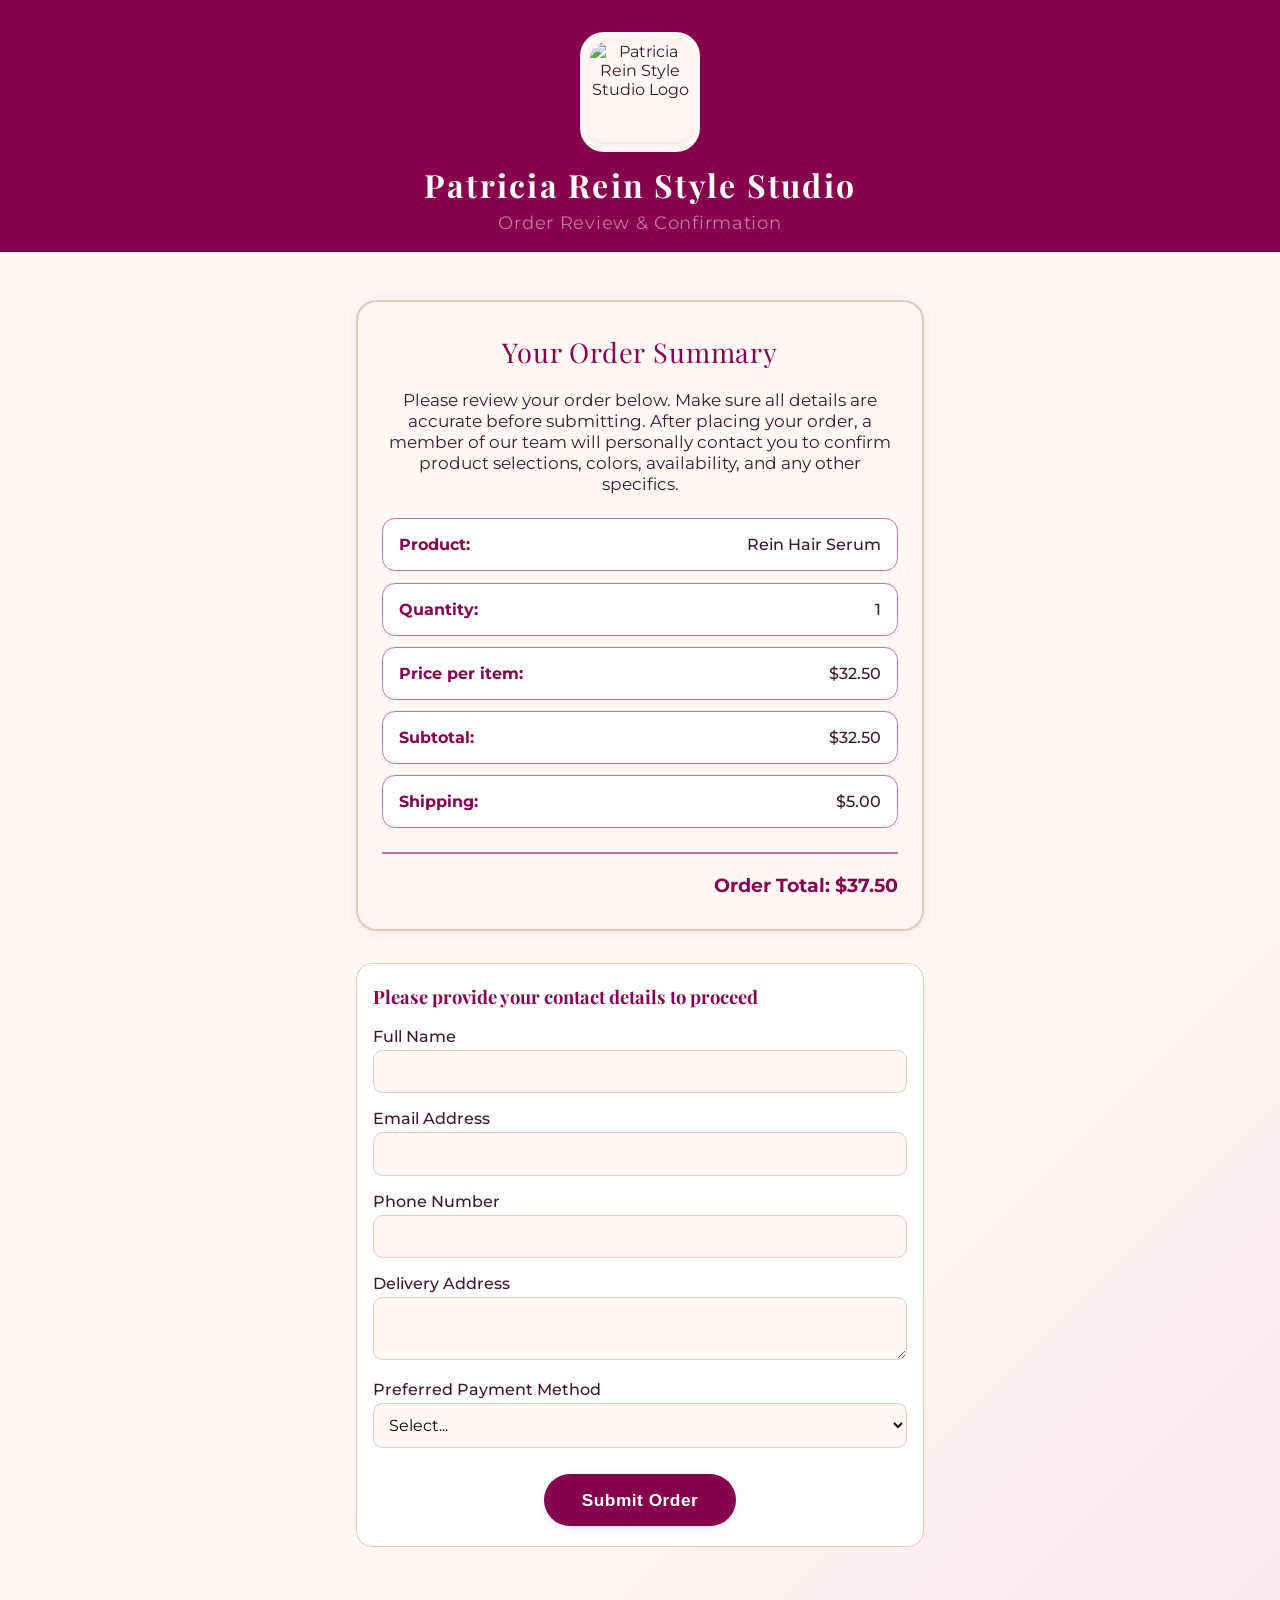
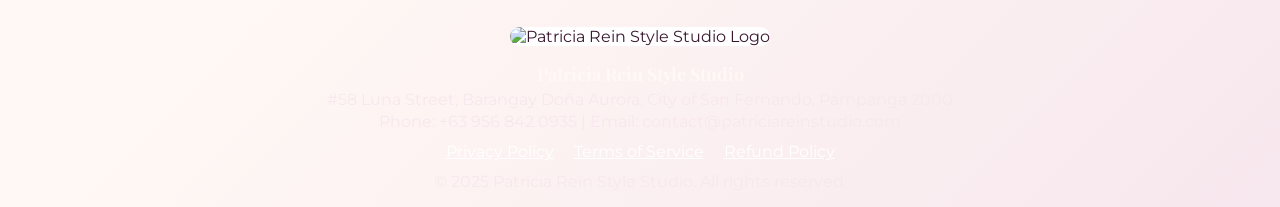
==== order-summary.html @ 02a7b490 "order-summary.html" ====
<!DOCTYPE html>
<html lang="en">
<head>
    <meta charset="UTF-8">
    <meta name="viewport" content="width=device-width, initial-scale=1.0">
    <title>Order Summary | Patricia Rein Style Studio</title>
    <meta name="description" content="Order review and confirmation - Patricia Rein Style Studio. Finalize your order, confirm details, and proceed to secure payment.">
    <link rel="icon" type="image/png" href="image/FAVICON.png">
    <link href="https://fonts.googleapis.com/css2?family=Montserrat:wght@400;700&family=Playfair+Display:wght@700&display=swap" rel="stylesheet">
    <style>
        :root {
            --brand-plum: #87024c;
            --brand-cream: #fff8f4;
            --brand-dark: #3a1830;
            --brand-mauve: #c774a8;
            --brand-shadow: #e7c9bc;
            --font-heading: 'Playfair Display', serif;
            --font-body: 'Montserrat', Arial, sans-serif;
            --accent: #c774a8;
            --border: #e7c9bc;
            --success: #5bb87f;
            --error: #d94f4f;
            --button: #87024c;
            --button-hover: #a81c64;
            --bg-gradient: linear-gradient(135deg, #fff8f4 60%, #f7e7ee 100%);
        }
        * { box-sizing: border-box; margin: 0; padding: 0; }
        body {
            background: var(--bg-gradient);
            font-family: var(--font-body);
            color: var(--brand-dark);
            min-height: 100vh;
        }
        html {
            scroll-behavior: smooth;
        }
        header {
            background: var(--brand-plum);
            padding: 2em 1em 1em 1em;
            text-align: center;
        }
        .logo-box {
            background: var(--brand-cream);
            border-radius: 1.5em;
            box-shadow: 0 2px 18px #87024c33;
            width: 120px;
            height: 120px;
            display: flex;
            align-items: center;
            justify-content: center;
            margin: 0 auto 0.7em auto;
        }
        .logo-box img {
            width: 100px;
            height: 100px;
            border-radius: 1em;
            object-fit: contain;
            background: none;
            box-shadow: 0 2px 8px #c774a822;
        }
        .site-title {
            font-family: var(--font-heading);
            font-size: 2em;
            font-weight: 700;
            letter-spacing: 0.07em;
            color: var(--brand-cream);
            margin-bottom: 0.18em;
        }
        .site-subtitle {
            color: var(--accent);
            font-size: 1.1em;
            margin-bottom: 0.2em;
            text-align: center;
            letter-spacing: 0.04em;
        }
        main {
            max-width: 600px;
            margin: 2em auto;
            padding: 1em;
        }
        .summary-container {
            background: #fff8f4;
            border-radius: 1.3em;
            box-shadow: 0 2px 14px #c774a822;
            border: 2px solid var(--border);
            padding: 2em 1.5em;
            margin-bottom: 2em;
        }
        .summary-title {
            font-size: 1.7em;
            font-family: var(--font-heading);
            color: var(--brand-plum);
            text-align: center;
            margin-bottom: 0.7em;
            letter-spacing: 0.03em;
        }
        .order-info {
            font-size: 1.08em;
            margin-bottom: 1.3em;
            color: var(--brand-dark);
            text-align: center;
        }
        .order-list {
            margin: 1.5em 0;
            padding: 0;
            list-style: none;
        }
        .order-list li {
            background: #fff;
            border: 1px solid var(--accent);
            border-radius: 0.8em;
            margin-bottom: 0.7em;
            padding: 1em;
            display: flex;
            align-items: center;
            justify-content: space-between;
            font-size: 1em;
        }
        .order-label {
            font-weight: 700;
            color: var(--brand-plum);
        }
        .order-value {
            color: var(--brand-dark);
            font-weight: 500;
        }
        .order-total {
            border-top: 2px solid var(--accent);
            margin-top: 1em;
            padding-top: 1em;
            font-size: 1.2em;
            font-weight: 700;
            color: var(--button);
            text-align: right;
        }
        .customer-form {
            margin: 2em 0 1em 0;
            background: #fff;
            border: 1.5px solid var(--border);
            border-radius: 1em;
            padding: 1.2em 1em;
        }
        .form-title {
            font-size: 1.15em;
            color: var(--brand-plum);
            font-weight: 700;
            margin-bottom: 1em;
            font-family: var(--font-heading);
        }
        .form-row {
            margin-bottom: 1em;
        }
        .form-row label {
            display: block;
            font-weight: 500;
            color: var(--brand-dark);
            margin-bottom: 0.25em;
        }
        .form-row input,
        .form-row select,
        .form-row textarea {
            width: 100%;
            padding: 0.7em;
            border-radius: 0.6em;
            border: 1px solid var(--border);
            font-size: 1em;
            font-family: var(--font-body);
            background: #fff8f4;
        }
        .form-row input:focus,
        .form-row select:focus,
        .form-row textarea:focus {
            outline: 2px solid var(--accent);
        }
        .form-actions {
            text-align: center;
        }
        .submit-btn {
            background: var(--button);
            color: #fff;
            border: none;
            padding: 0.9em 2.2em;
            font-size: 1.08em;
            font-weight: 700;
            border-radius: 2em;
            cursor: pointer;
            transition: background 0.18s;
            box-shadow: 0 2px 8px #c774a822;
            margin-top: 0.6em;
            letter-spacing: 0.03em;
        }
        .submit-btn:hover, .submit-btn:focus {
            background: var(--button-hover);
        }
        .confirmation-message {
            display: none;
            background: #f6fff7;
            border: 2px solid var(--success);
            color: var(--brand-dark);
            border-radius: 1em;
            padding: 1.5em 1em;
            margin-top: 2em;
            text-align: center;
            box-shadow: 0 2px 12px #5bb87f44;
            font-size: 1.1em;
        }
        .confirmation-message strong {
            color: var(--success);
            font-family: var(--font-heading);
            font-size: 1.18em;
        }
        .confirmation-message .confirm-steps {
            margin-top: 1em;
            text-align: left;
            display: inline-block;
        }
        .confirmation-message .confirm-steps li {
            margin-bottom: 0.5em;
        }
        .important {
            color: var(--error);
            font-weight: 700;
        }
        @media (max-width: 700px) {
            main, .summary-container {
                padding: 1em 0.5em;
            }
            .summary-title {
                font-size: 1.25em;
            }
            .order-list li {
                flex-direction: column;
                align-items: flex-start;
            }
            .order-total {
                font-size: 1em;
            }
            .customer-form {
                padding: 1em 0.5em;
            }
        }
    </style>
</head>
<body>
    <header>
        <div class="logo-box">
            <img src="image/LOGO.png" alt="Patricia Rein Style Studio Logo" />
        </div>
        <div class="site-title">Patricia Rein Style Studio</div>
        <div class="site-subtitle">Order Review & Confirmation</div>
    </header>
    <main>
        <section class="summary-container" id="orderSummarySection">
            <div class="summary-title">Your Order Summary</div>
            <div class="order-info">
                Please review your order below. Make sure all details are accurate before submitting. After placing your order, a member of our team will personally contact you to confirm product selections, colors, availability, and any other specifics.
            </div>
            <ul class="order-list" id="orderList">
                <li>
                    <span class="order-label">Product:</span>
                    <span class="order-value" id="productName">Rein Hair Serum</span>
                </li>
                <li>
                    <span class="order-label">Quantity:</span>
                    <span class="order-value" id="productQty">1</span>
                </li>
                <li>
                    <span class="order-label">Price per item:</span>
                    <span class="order-value" id="productPrice">$32.50</span>
                </li>
                <li>
                    <span class="order-label">Subtotal:</span>
                    <span class="order-value" id="productSubtotal">$32.50</span>
                </li>
                <li>
                    <span class="order-label">Shipping:</span>
                    <span class="order-value" id="shippingPrice">$5.00</span>
                </li>
            </ul>
            <div class="order-total" id="orderTotal">Order Total: $37.50</div>
        </section>
        <section class="customer-form" id="customerFormSection">
            <div class="form-title">Please provide your contact details to proceed</div>
            <form id="orderForm" autocomplete="off">
                <div class="form-row">
                    <label for="customerName">Full Name</label>
                    <input type="text" id="customerName" name="customerName" required autocomplete="name">
                </div>
                <div class="form-row">
                    <label for="customerEmail">Email Address</label>
                    <input type="email" id="customerEmail" name="customerEmail" required autocomplete="email">
                </div>
                <div class="form-row">
                    <label for="customerPhone">Phone Number</label>
                    <input type="tel" id="customerPhone" name="customerPhone" required autocomplete="tel">
                </div>
                <div class="form-row">
                    <label for="customerAddress">Delivery Address</label>
                    <textarea id="customerAddress" name="customerAddress" required rows="2" autocomplete="street-address"></textarea>
                </div>
                <div class="form-row">
                    <label for="paymentMethod">Preferred Payment Method</label>
                    <select id="paymentMethod" name="paymentMethod" required>
                        <option value="">Select...</option>
                        <option value="gcash">GCash</option>
                        <option value="bank">Bank Transfer (BPI/BDO)</option>
                        <option value="cash">Cash (Pay at Salon)</option>
                    </select>
                </div>
                <div class="form-actions">
                    <button type="submit" class="submit-btn">Submit Order</button>
                </div>
            </form>
        </section>
        <div class="confirmation-message" id="confirmationMessage">
            <strong>Order Submitted Successfully!</strong>
            <div style="margin-top:1em;">Thank you for choosing Patricia Rein Style Studio. Your order has been received and is now being processed.</div>
            <ul class="confirm-steps">
                <li>💬 One of our team members will reach out to you to confirm your order details, including colors, product availability, and any customizations.</li>
                <li>📝 Please verify these details with our team before proceeding to payment. This ensures that everything matches your preferences.</li>
                <li>🔗 After confirmation, we will send you a secure payment link based on your chosen method.</li>
                <li class="important">⏰ Kindly complete your payment within <strong>24 hours</strong> to avoid automatic cancellation of your order.</li>
                <li>🙏 If you have questions or need help, please contact us at <a href="mailto:contact@patriciareinstudio.com">contact@patriciareinstudio.com</a> or <a href="tel:+639568420935">+63 956 842 0935</a>.</li>
            </ul>
            <div style="margin-top:1.2em; font-size:1em; color:var(--brand-dark);">
                We appreciate your trust in us and look forward to serving you soon!
            </div>
        </div>
    </main>
    <footer>
        <div style="max-width:700px;margin:auto;padding:1em 0;text-align:center;">
            <div style="margin-bottom:1em;">
                <img src="image/LOGO.png" alt="Patricia Rein Style Studio Logo" style="width:60px;height:60px;border-radius:1em;box-shadow:0 1px 6px #fff3fa33;background:#fff;">
            </div>
            <div style="font-family:var(--font-heading);font-weight:700;font-size:1.12em;color:var(--brand-cream);margin-bottom:0.3em;">
                Patricia Rein Style Studio
            </div>
            <div style="color:#f7e7ee;margin-bottom:0.2em;">#58 Luna Street, Barangay Doña Aurora, City of San Fernando, Pampanga 2000</div>
            <div style="color:#f7e7ee;">Phone: +63 956 842 0935 | Email: contact@patriciareinstudio.com</div>
            <div style="margin-top:0.7em;">
                <a href="privacy-policy.html" style="color:#fff;text-decoration:underline;margin-right:1em;">Privacy Policy</a>
                <a href="terms.html" style="color:#fff;text-decoration:underline;margin-right:1em;">Terms of Service</a>
                <a href="refund-policy.html" style="color:#fff;text-decoration:underline;">Refund Policy</a>
            </div>
            <div style="margin-top:0.7em;color:#f7e7ee;">
                &copy; 2025 Patricia Rein Style Studio. All rights reserved.
            </div>
        </div>
    </footer>
    <script>
        // Responsive order summary demo: replace with dynamic data if needed
        document.addEventListener('DOMContentLoaded', function() {
            // Example data - replace these with dynamic values if integrating with backend
            var order = {
                product: 'Rein Hair Serum',
                qty: 1,
                price: 32.50,
                shipping: 5.00
            };
            document.getElementById('productName').textContent = order.product;
            document.getElementById('productQty').textContent = order.qty;
            document.getElementById('productPrice').textContent = '$' + order.price.toFixed(2);
            document.getElementById('productSubtotal').textContent = '$' + (order.price * order.qty).toFixed(2);
            document.getElementById('shippingPrice').textContent = '$' + order.shipping.toFixed(2);
            document.getElementById('orderTotal').textContent = 'Order Total: $' + (order.price * order.qty + order.shipping).toFixed(2);
        });

        // Order form submission behavior
        document.getElementById('orderForm').addEventListener('submit', function(e){
            e.preventDefault();
            document.getElementById('orderSummarySection').style.display = 'none';
            document.getElementById('customerFormSection').style.display = 'none';
            document.getElementById('confirmationMessage').style.display = 'block';
            window.scrollTo({ top: 0, behavior: 'smooth' });
        });
    </script>
</body>
</html>
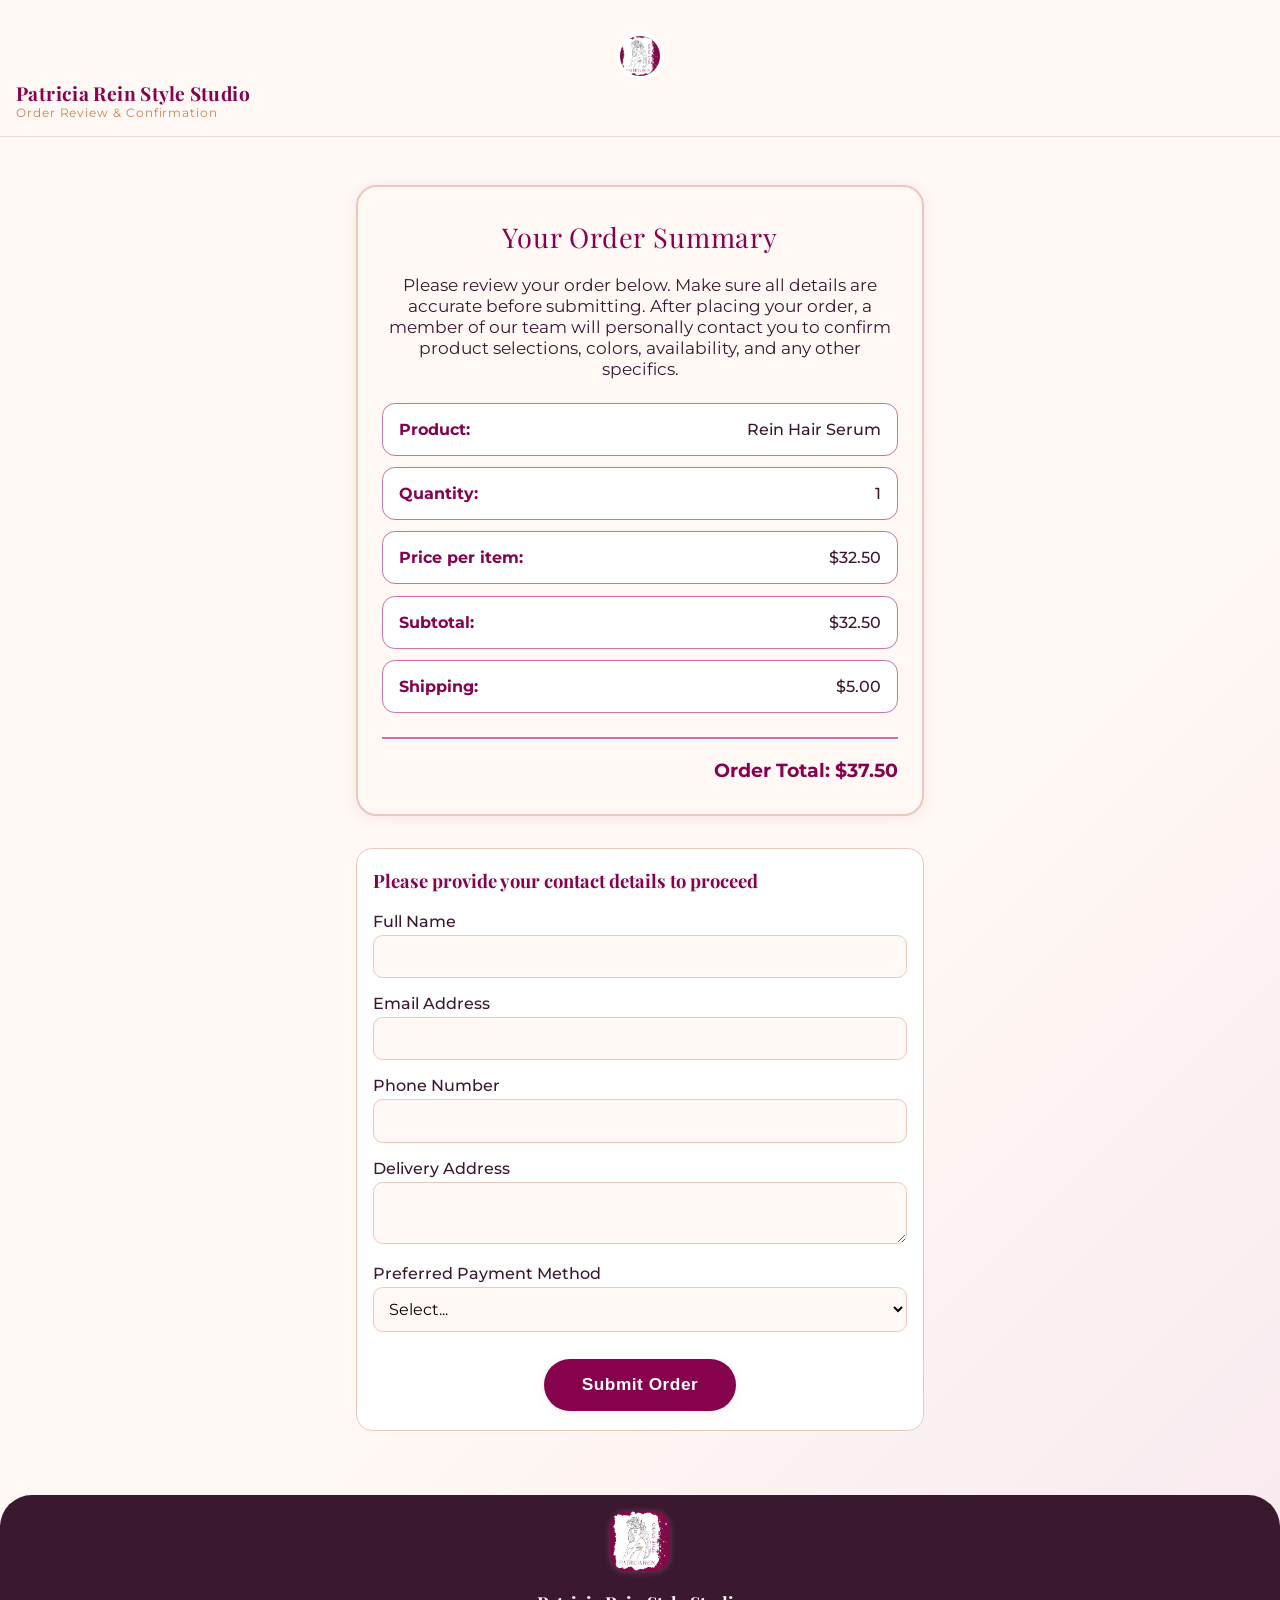
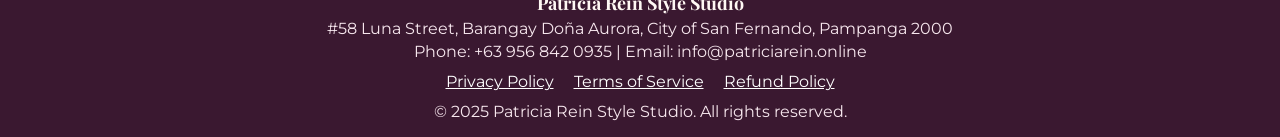
==== commit 02a028e8: "Update site content and fix business registration data Co-Authored-By: Claude Sonnet 5 <noreply@anth" ====
--- a/order-summary.html
+++ b/order-summary.html
@@ -5,7 +5,7 @@
     <meta name="viewport" content="width=device-width, initial-scale=1.0">
     <title>Order Summary | Patricia Rein Style Studio</title>
     <meta name="description" content="Order review and confirmation - Patricia Rein Style Studio. Finalize your order, confirm details, and proceed to secure payment.">
-    <link rel="icon" type="image/png" href="image/FAVICON.png">
+    <link rel="icon" type="image/png" href="image/LOGO.png">
     <link href="https://fonts.googleapis.com/css2?family=Montserrat:wght@400;700&family=Playfair+Display:wght@700&display=swap" rel="stylesheet">
     <style>
         :root {
@@ -240,6 +240,7 @@
             }
         }
     </style>
+  <link rel="stylesheet" href="polish.css">
 </head>
 <body>
     <header>
@@ -320,7 +321,7 @@
                 <li>📝 Please verify these details with our team before proceeding to payment. This ensures that everything matches your preferences.</li>
                 <li>🔗 After confirmation, we will send you a secure payment link based on your chosen method.</li>
                 <li class="important">⏰ Kindly complete your payment within <strong>24 hours</strong> to avoid automatic cancellation of your order.</li>
-                <li>🙏 If you have questions or need help, please contact us at <a href="mailto:contact@patriciareinstudio.com">contact@patriciareinstudio.com</a> or <a href="tel:+639568420935">+63 956 842 0935</a>.</li>
+                <li>🙏 If you have questions or need help, please contact us at <a href="mailto:info@patriciarein.online">info@patriciarein.online</a> or <a href="tel:+639568420935">+63 956 842 0935</a>.</li>
             </ul>
             <div style="margin-top:1.2em; font-size:1em; color:var(--brand-dark);">
                 We appreciate your trust in us and look forward to serving you soon!
@@ -336,7 +337,7 @@
                 Patricia Rein Style Studio
             </div>
             <div style="color:#f7e7ee;margin-bottom:0.2em;">#58 Luna Street, Barangay Doña Aurora, City of San Fernando, Pampanga 2000</div>
-            <div style="color:#f7e7ee;">Phone: +63 956 842 0935 | Email: contact@patriciareinstudio.com</div>
+            <div style="color:#f7e7ee;">Phone: +63 956 842 0935 | Email: info@patriciarein.online</div>
             <div style="margin-top:0.7em;">
                 <a href="privacy-policy.html" style="color:#fff;text-decoration:underline;margin-right:1em;">Privacy Policy</a>
                 <a href="terms.html" style="color:#fff;text-decoration:underline;margin-right:1em;">Terms of Service</a>
--- a/polish.css
+++ b/polish.css
@@ -0,0 +1,150 @@
+:root {
+  --plum: #87024c;
+  --plum-dark: #3a1830;
+  --rose: #c774a8;
+  --copper: #c08552;
+  --blush: #faeef1;
+  --card: #fffaf7;
+  --ink: #3a1830;
+  --muted: #7a5c6c;
+  --line: #ecd9dd;
+  --radius: 1.4rem;
+  --shadow: 0 22px 46px -26px rgba(135,2,76,.35);
+  --display: 'Playfair Display', Georgia, serif;
+}
+html { scroll-behavior: smooth; }
+body { -webkit-font-smoothing: antialiased; }
+section[id] { scroll-margin-top: 135px; }
+
+/* Header: the original 220px logo box made the sticky header cover most
+   of the screen while scrolling, so it's rebuilt as a compact row. */
+.sticky-header { background: rgba(255,248,244,.95); backdrop-filter: blur(6px); box-shadow: none; border-bottom: 1px solid var(--line); }
+/* Legal/order pages reuse the same header markup without the .sticky-header
+   class, so they keep the original dark header unless targeted directly. */
+header { background: rgba(255,248,244,.95); backdrop-filter: blur(6px); box-shadow: none; border-bottom: 1px solid var(--line); }
+.header-branding { flex-direction: row; justify-content: center; gap: .8rem; padding: .9rem 1rem .5rem; }
+.header-text { display: flex; flex-direction: column; justify-content: center; }
+.logo-box { width: 48px; height: 48px; border-radius: 50%; background: #fff; box-shadow: none; margin-bottom: 0; }
+.logo-box img { width: 40px; height: 40px; border-radius: 50%; box-shadow: none; }
+.site-title { font-family: var(--display); letter-spacing: .02em; font-size: 1.2rem; margin: 0; text-align: left; color: var(--plum); }
+.site-subtitle { color: var(--copper); font-size: .72rem; letter-spacing: .08em; margin: 0; text-align: left; }
+#navUl a { font-weight: 600; font-size: .9rem; color: var(--ink); border-bottom: 2px solid transparent; }
+#navUl a:hover { color: var(--plum); border-color: var(--plum); }
+
+/* Hero: editorial split, real photo featured */
+.hero-section {
+  display: grid; grid-template-columns: 1.1fr .9fr; gap: 2.5rem; align-items: center;
+  background: linear-gradient(160deg, var(--blush) 0%, #fff 100%); border-radius: 2rem;
+  padding: clamp(2rem, 5vw, 4rem); margin: 2rem auto; box-shadow: var(--shadow); max-width: 1180px;
+}
+.hero-title { font-family: var(--display); color: var(--plum); font-size: clamp(2.2rem, 4.4vw, 3.4rem); line-height: 1.08; margin-bottom: 1rem; }
+.hero-sub { color: var(--muted); font-size: 1.02rem; max-width: 56ch; }
+.services-list { display: flex; flex-wrap: wrap; gap: .6rem; margin: 1.2rem 0; }
+.services-list span { background: #fff; border: 1px solid var(--line); border-radius: 999px; padding: .5rem 1.1rem; font-weight: 700; font-size: .88rem; color: var(--plum); }
+.hero-info { font-family: var(--display); font-style: italic; color: var(--copper); font-size: 1.1rem; margin-bottom: 1rem; }
+.hero-location { background: var(--plum); color: #fff; border-radius: 1rem; padding: 1rem 1.2rem; font-size: .9rem; margin-bottom: 1.2rem; }
+.hero-details { background: var(--card); border: 1px solid var(--line); border-radius: 1.1rem; padding: 1.3rem 1.4rem; font-size: .92rem; color: var(--ink); }
+.hero-details strong { color: var(--plum); }
+.hero-details ul { margin: .5rem 0 .8rem 1.2rem; }
+.hero-logo { display: none; }
+.hero-media-wrap { width: 100%; }
+.refresh-hero-media { width: 100%; margin: 0; position: relative; height: 0; padding-top: 125%; }
+.refresh-hero-media::before {
+  content: ''; position: absolute; inset: 14px -14px -14px 14px; z-index: 0;
+  border-radius: 1.6rem; background: var(--copper); opacity: .5; transform: rotate(2.5deg);
+}
+.refresh-hero-media::after {
+  content: 'Since 2019'; position: absolute; left: -14px; bottom: -14px; z-index: 2; background: #fff; color: var(--plum);
+  font-family: var(--display); font-weight: 700; font-size: .92rem; padding: .55rem 1.1rem; border-radius: 999px;
+  box-shadow: 0 14px 28px -12px rgba(0,0,0,.4); letter-spacing: .02em;
+}
+.refresh-hero-media img { position: absolute; inset: 0; z-index: 1; width: 100%; height: 100%; object-fit: cover; border-radius: 1.6rem; box-shadow: 0 24px 50px -18px rgba(58,24,48,.5); }
+
+/* Section titles */
+.section-title { font-family: var(--display); color: var(--plum); font-size: clamp(1.9rem, 3.6vw, 2.6rem); font-weight: 700; margin-bottom: 1.6rem; }
+.section-content { max-width: 1180px; margin: clamp(3.5rem, 7vw, 5.5rem) auto 0; padding: 0 1.5rem; }
+
+/* Services */
+.services-grid { display: grid; grid-template-columns: repeat(3, 1fr); gap: 1.4rem; }
+.service-card { background: var(--card); border: 1px solid var(--line); border-radius: 1.3rem; padding: 1.8rem 1.5rem; transition: transform .22s, box-shadow .22s, border-color .22s; }
+.service-card:hover { transform: translateY(-6px); box-shadow: var(--shadow); border-color: var(--copper); }
+.service-icon { font-size: 1.9rem; width: 56px; height: 56px; display: flex; align-items: center; justify-content: center; background: var(--blush); border-radius: 50%; margin-bottom: .9rem; box-shadow: inset 0 0 0 1px rgba(192,133,82,.25); transition: transform .25s; }
+.service-card:hover .service-icon { transform: scale(1.08) rotate(-4deg); }
+.service-title { font-family: var(--display); color: var(--plum); font-size: 1.2rem; margin-bottom: .5rem; }
+.service-desc { color: var(--muted); font-size: .88rem; line-height: 1.6; }
+
+/* Shop */
+.shop-section { max-width: 1180px; margin: clamp(3.5rem, 7vw, 5.5rem) auto 0; padding: 0 1.5rem; }
+.shop-title { font-family: var(--display); color: var(--plum); font-size: clamp(1.9rem, 3.6vw, 2.6rem); }
+.shop-desc { color: var(--muted); max-width: 60ch; margin-bottom: 1.8rem; }
+.products-grid { display: grid; grid-template-columns: repeat(4, 1fr); gap: 1.3rem; }
+.product-card { background: var(--card); border: 1px solid var(--line); border-radius: 1.2rem; padding: 1rem 1rem 1.3rem; position: relative; transition: transform .22s, box-shadow .22s; }
+.product-card:hover { transform: translateY(-5px); box-shadow: var(--shadow); }
+.product-feature { position: absolute; top: .8rem; left: .8rem; background: var(--plum); color: #fff; font-size: .7rem; font-weight: 700; letter-spacing: .06em; text-transform: uppercase; padding: .3rem .7rem; border-radius: 999px; z-index: 1; }
+.product-image { width: 100%; position: relative; height: 0; padding-top: 100%; background: var(--blush); border-radius: .9rem; margin-bottom: .9rem; overflow: hidden; }
+.product-image img { position: absolute; inset: 0; width: 100%; height: 100%; object-fit: cover; transition: transform .35s; }
+.product-card:hover .product-image img { transform: scale(1.06); }
+.product-title { font-family: var(--display); color: var(--plum); font-size: 1.05rem; margin-bottom: .3rem; }
+.product-desc { color: var(--muted); font-size: .82rem; margin-bottom: .6rem; }
+.product-meta { color: var(--copper); font-size: .78rem; font-weight: 700; margin-bottom: .3rem; }
+.product-price { font-family: var(--display); color: var(--plum); font-size: 1.2rem; margin-bottom: .8rem; }
+.add-cart-btn { width: 100%; background: var(--plum); color: #fff; border: none; border-radius: 999px; padding: .7rem; font-weight: 700; cursor: pointer; transition: background .2s; }
+.add-cart-btn:hover { background: var(--copper); }
+
+/* Testimonials */
+.testimonial-list { display: grid; grid-template-columns: repeat(3, 1fr); gap: 1.4rem; }
+.testimonial-card { background: var(--card); border: 1px solid var(--line); border-radius: 1.2rem; padding: 1.6rem 1.4rem; font-family: var(--display); font-size: 1rem; line-height: 1.5; color: var(--ink); }
+.testimonial-star { display: block; margin-bottom: .6rem; font-size: 1.1rem; }
+.testimonial-author { font-family: 'Montserrat', sans-serif; font-weight: 700; font-size: .82rem; color: var(--copper); margin-top: .9rem; }
+
+/* Booking */
+#booking { background: var(--plum-dark); color: #f3e3ea; border-radius: 1.6rem; padding: clamp(1.8rem, 4vw, 3rem); }
+#booking .section-title { color: #fff; }
+.booking-list { list-style: none; display: grid; grid-template-columns: 1fr 1fr; gap: .8rem; margin-bottom: 1.4rem; }
+.booking-list li { background: rgba(255,255,255,.08); border-radius: .9rem; padding: .8rem 1rem; font-size: .9rem; }
+#booking strong { color: var(--rose); }
+#booking a { color: #fff !important; text-decoration: underline !important; }
+
+/* FAQ accordion */
+.faq-list { display: flex; flex-direction: column; gap: .7rem; }
+.faq-item { background: var(--card); border: 1px solid var(--line); border-radius: 1rem; overflow: hidden; }
+.faq-item summary { cursor: pointer; list-style: none; padding: 1rem 1.3rem; font-weight: 700; color: var(--plum); display: flex; justify-content: space-between; align-items: center; gap: 1rem; }
+.faq-item summary::-webkit-details-marker { display: none; }
+.faq-item summary::after { content: '+'; flex: none; width: 26px; height: 26px; border-radius: 50%; background: var(--blush); color: var(--plum); display: flex; align-items: center; justify-content: center; font-size: 1.1rem; }
+.faq-item[open] summary::after { content: '\2212'; }
+.faq-item p { padding: 0 1.3rem 1.1rem; margin: 0; color: var(--muted); }
+
+/* Contact */
+.contact-block { background: var(--card); border: 1px solid var(--line); border-left: 5px solid var(--plum); border-radius: 1.2rem; padding: 1.8rem; max-width: 640px; }
+.contact-block a { color: var(--plum) !important; }
+.contact-social { margin-top: 1rem; display: flex; gap: 1rem; }
+.contact-social a { background: var(--blush); padding: .4rem 1rem; border-radius: 999px; text-decoration: none !important; font-weight: 700; }
+
+/* Cart */
+.cart-section { max-width: 440px; margin: clamp(3.5rem, 7vw, 5.5rem) 1.5rem 0 auto; background: var(--card); border: 1px solid var(--line); border-radius: 1.3rem; box-shadow: var(--shadow); padding: 1.8rem; }
+.cart-feature { background: var(--plum); color: #fff; font-weight: 700; font-size: .78rem; letter-spacing: .1em; text-transform: uppercase; }
+.booking-list { color: #f3e3ea !important; }
+footer .footer-block a { color: #fff; }
+.cart-title { font-family: var(--display); color: var(--plum); font-size: 1.6rem; }
+.checkout-btn { background: var(--plum); color: #fff; border: none; border-radius: 999px; padding: .85rem; width: 100%; font-weight: 700; cursor: pointer; margin-top: 1rem; }
+.checkout-btn:hover:not(:disabled) { background: var(--copper); }
+.floating-cart-btn { background: var(--plum); box-shadow: 0 14px 28px -8px rgba(135,2,76,.6); }
+
+/* Footer */
+footer { background: var(--plum-dark); border-radius: 2rem 2rem 0 0; }
+.footer-links a { color: #fff; }
+.footer-social a { color: var(--rose); }
+
+@media (max-width: 1000px) {
+  .hero-section { grid-template-columns: 1fr; text-align: center; }
+  .hero-media-wrap { order: -1; max-width: 340px; margin: 0 auto; }
+  .services-grid, .testimonial-list { grid-template-columns: 1fr 1fr; }
+  .products-grid { grid-template-columns: 1fr 1fr; }
+  .booking-list { grid-template-columns: 1fr; }
+  .cart-section { max-width: 100%; margin: clamp(3.5rem,7vw,5.5rem) auto 0; }
+}
+@media (max-width: 600px) {
+  .services-grid, .testimonial-list, .products-grid { grid-template-columns: 1fr; }
+  .hero-section { padding: 1.6rem; border-radius: 1.4rem; }
+}
+@media (prefers-reduced-motion: reduce) { html { scroll-behavior: auto; } * { transition: none !important; } }
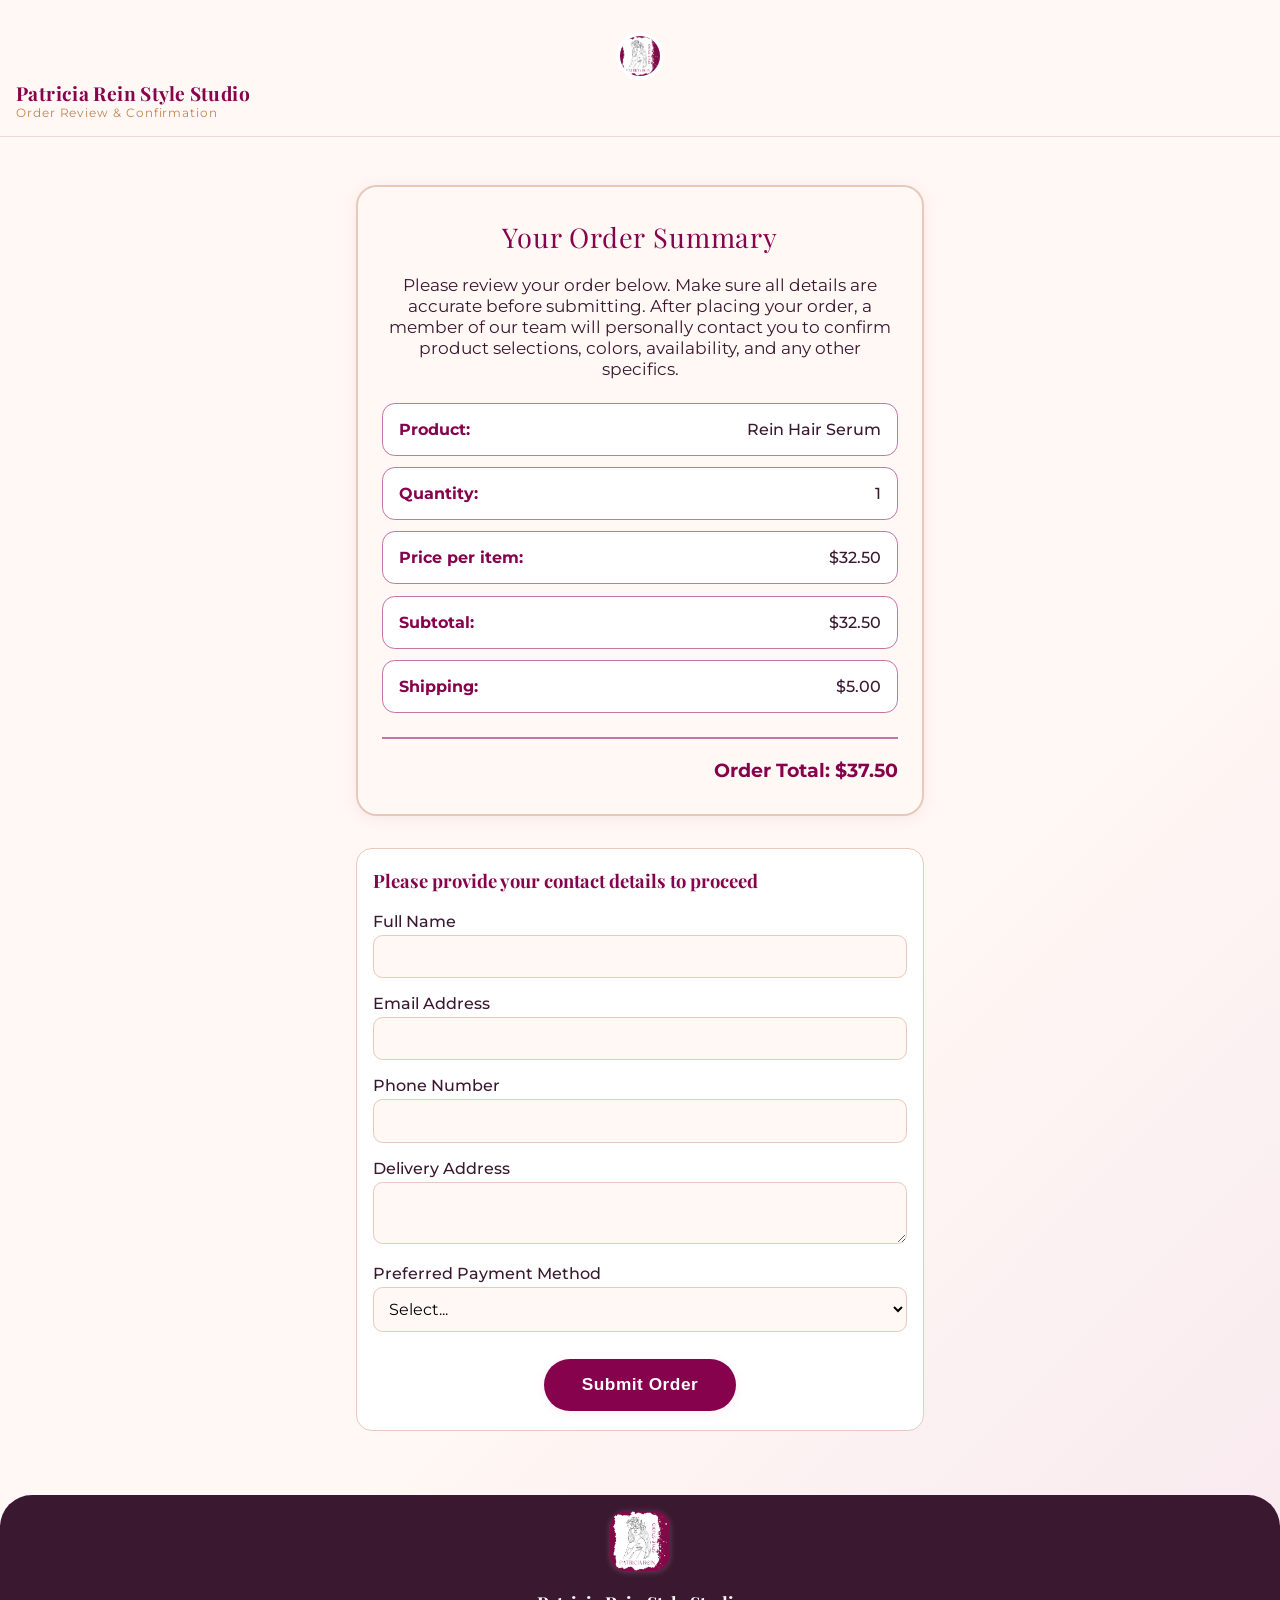
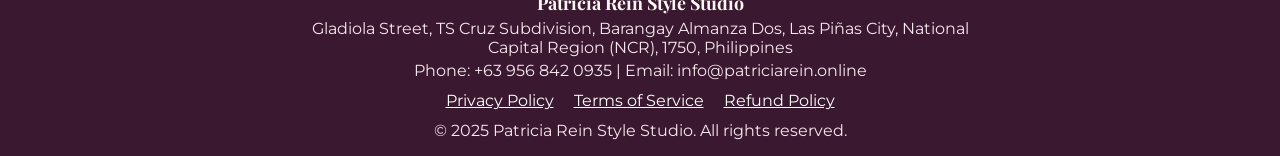
==== commit 38ea65d0: "Update address to Almanza Dos, Las Piñas City and TIN; fix mobile menu overflow and product badges" ====
--- a/order-summary.html
+++ b/order-summary.html
@@ -336,7 +336,7 @@
             <div style="font-family:var(--font-heading);font-weight:700;font-size:1.12em;color:var(--brand-cream);margin-bottom:0.3em;">
                 Patricia Rein Style Studio
             </div>
-            <div style="color:#f7e7ee;margin-bottom:0.2em;">#58 Luna Street, Barangay Doña Aurora, City of San Fernando, Pampanga 2000</div>
+            <div style="color:#f7e7ee;margin-bottom:0.2em;">Gladiola Street, TS Cruz Subdivision, Barangay Almanza Dos, Las Piñas City, National Capital Region (NCR), 1750, Philippines</div>
             <div style="color:#f7e7ee;">Phone: +63 956 842 0935 | Email: info@patriciarein.online</div>
             <div style="margin-top:0.7em;">
                 <a href="privacy-policy.html" style="color:#fff;text-decoration:underline;margin-right:1em;">Privacy Policy</a>
--- a/polish.css
+++ b/polish.css
@@ -148,3 +148,21 @@
   .hero-section { padding: 1.6rem; border-radius: 1.4rem; }
 }
 @media (prefers-reduced-motion: reduce) { html { scroll-behavior: auto; } * { transition: none !important; } }
+
+/* === Quick fix 2026-11-07: layout cleanup === */
+/* Product badges sit inside the card instead of spilling past its edges */
+.product-card { position: relative; }
+.product-feature { top: 12px !important; left: 12px !important; right: auto !important; width: auto !important; max-width: calc(100% - 24px); z-index: 2; border-radius: 999px; }
+/* Mobile menu: stack items inside the screen width (was overflowing sideways) */
+@media (max-width: 900px) {
+  nav, nav .nav-center { max-width: 100%; }
+  nav ul { display: flex !important; flex-direction: column !important; flex-wrap: nowrap !important; width: 100% !important; max-width: 100% !important; overflow: hidden; }
+  nav li { width: 100% !important; flex: 0 0 auto !important; }
+  nav a { display: block; box-sizing: border-box; }
+}
+@media (max-width: 600px) {
+  html, body { overflow-x: hidden; }
+}
+.contact-social { display: flex; flex-wrap: wrap; align-items: center; gap: .4rem 1rem; }
+.contact-social strong { flex-basis: 100%; }
+@media (max-width: 900px) { nav ul, nav li, nav a { box-sizing: border-box; } nav ul { left: 0; right: 0; margin: 0; } }
